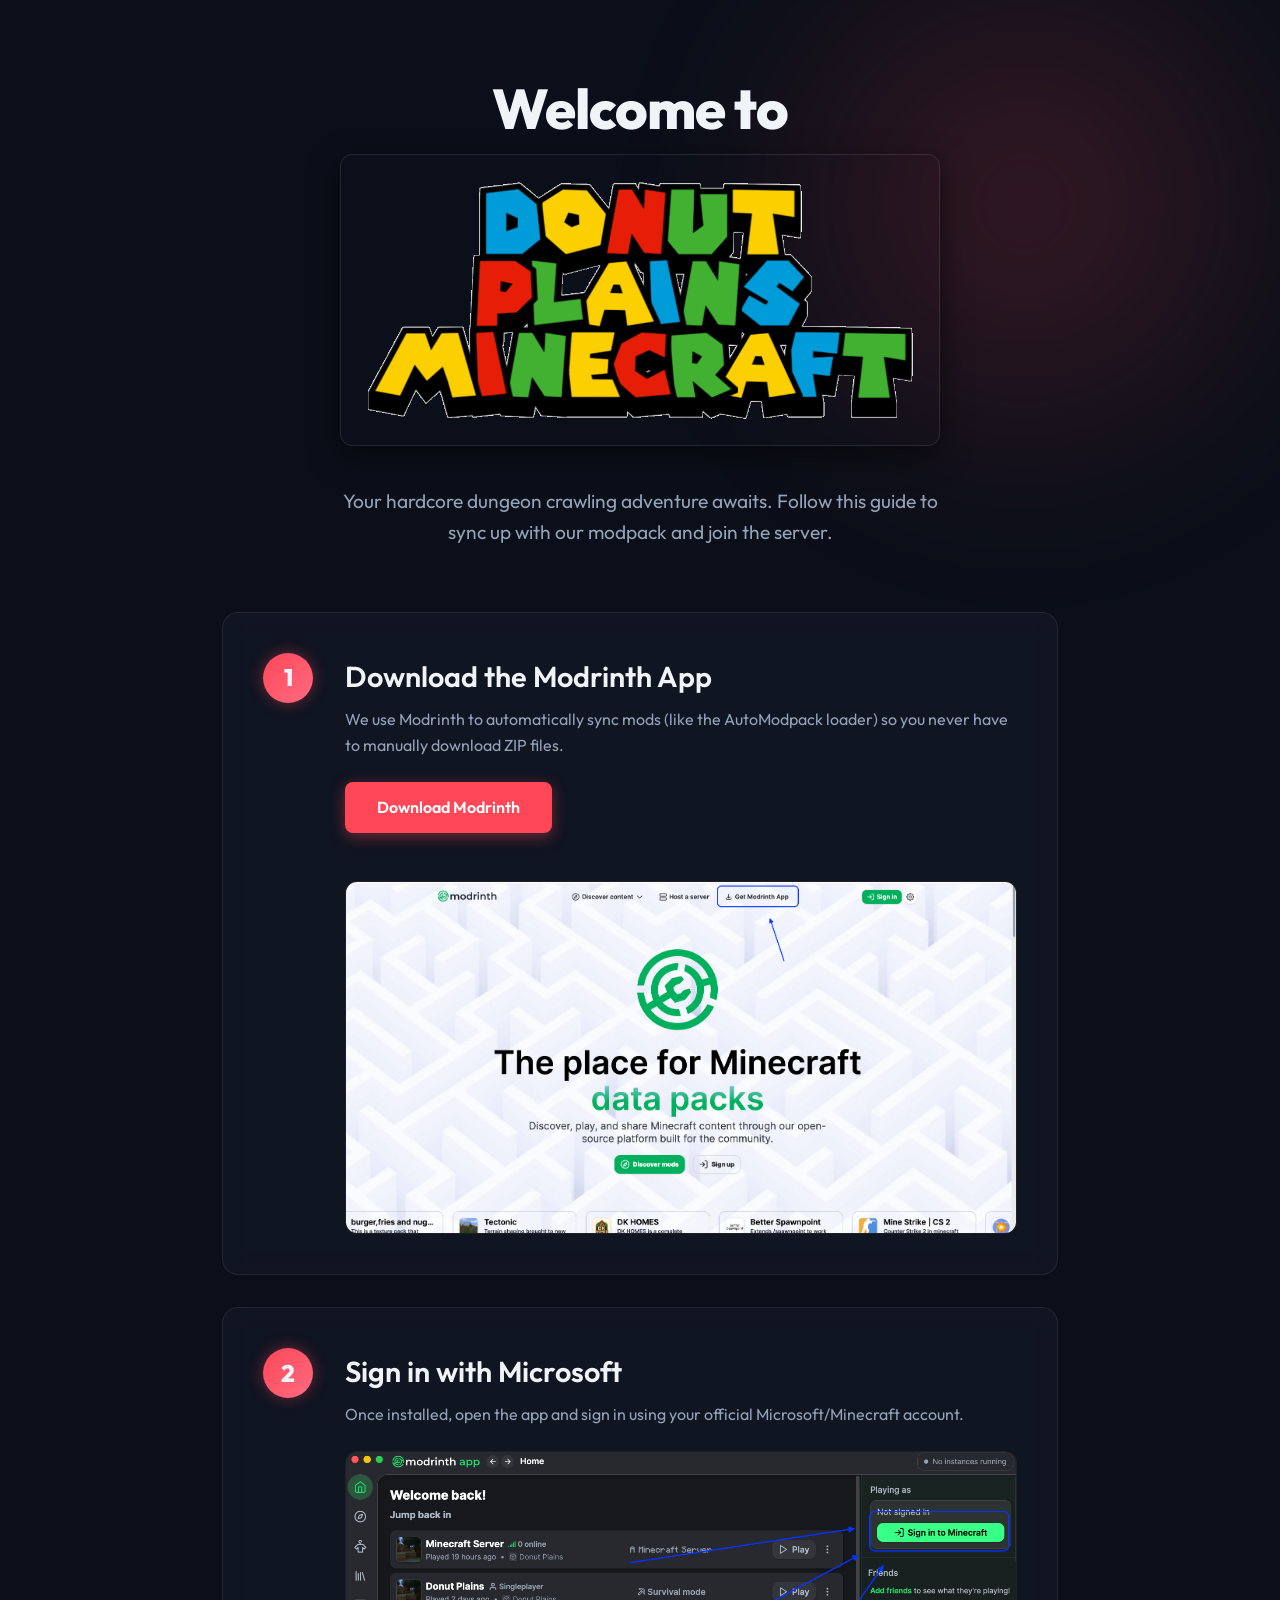
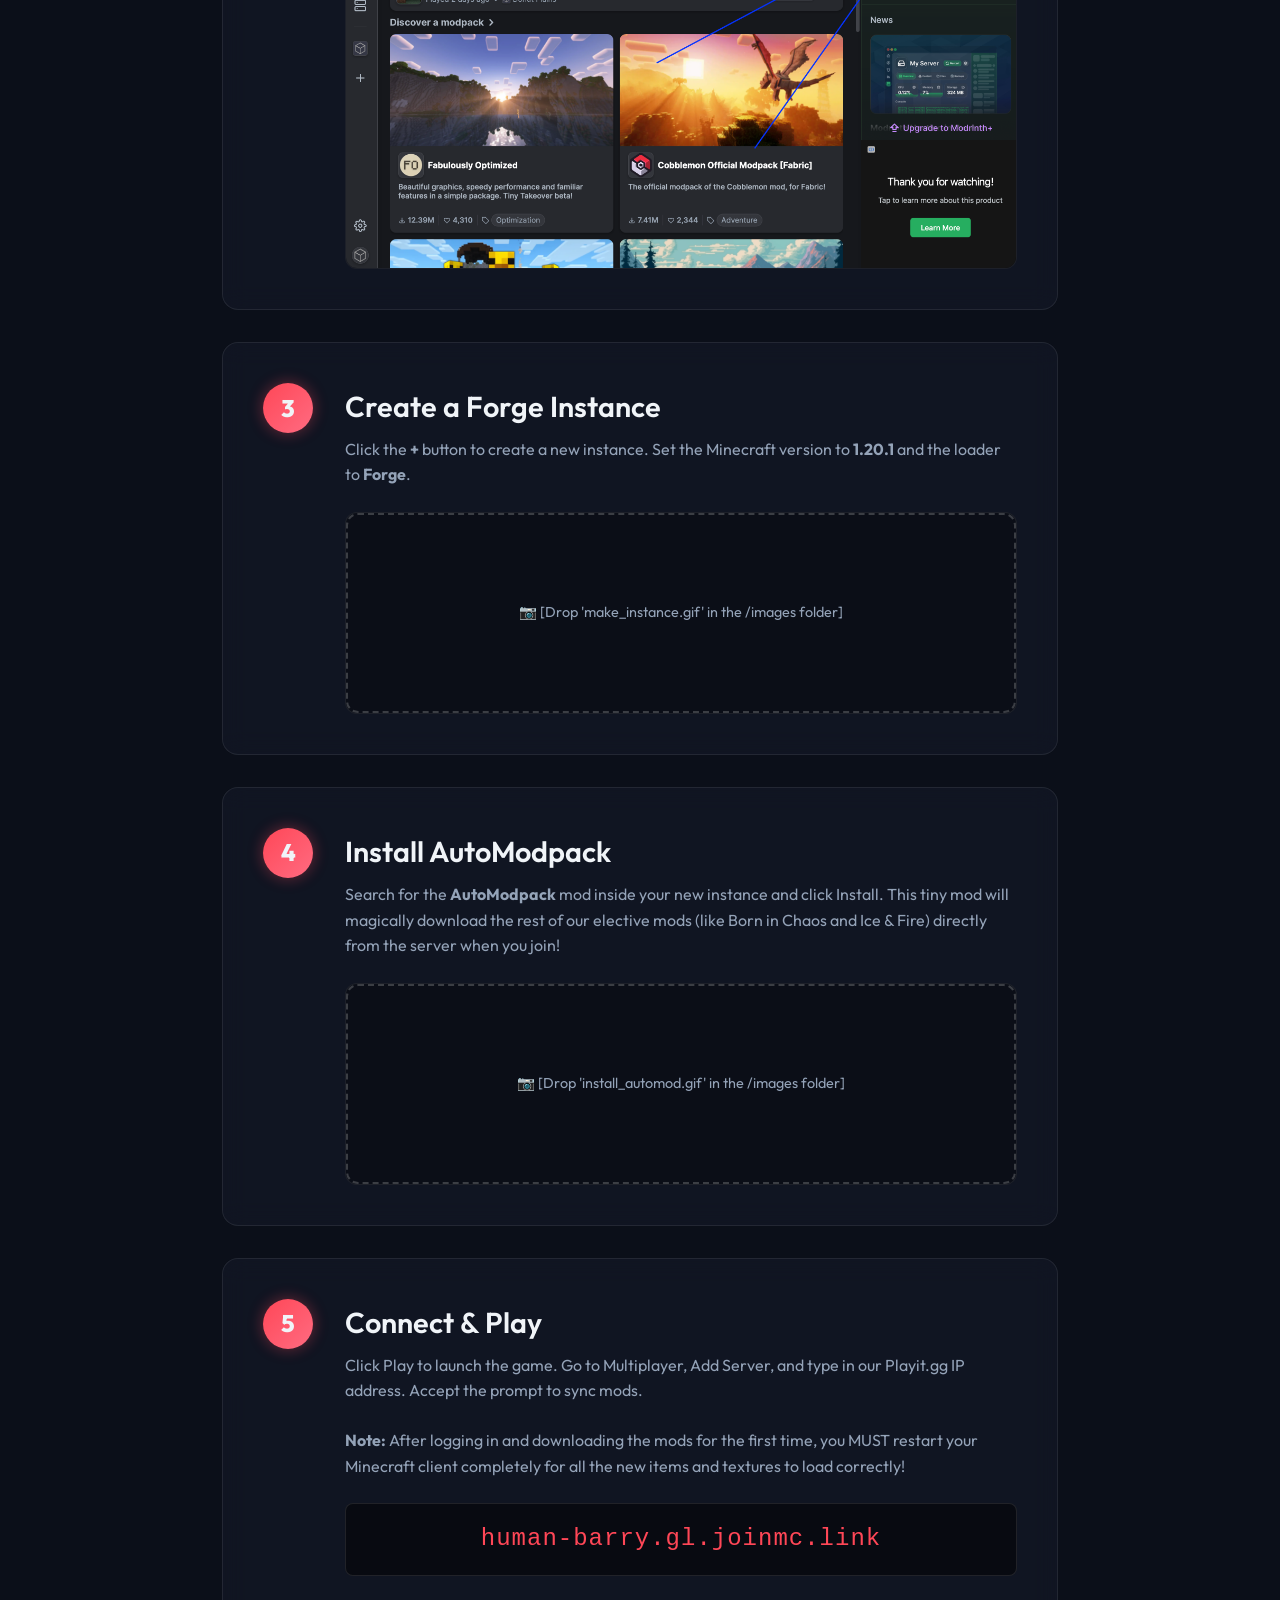
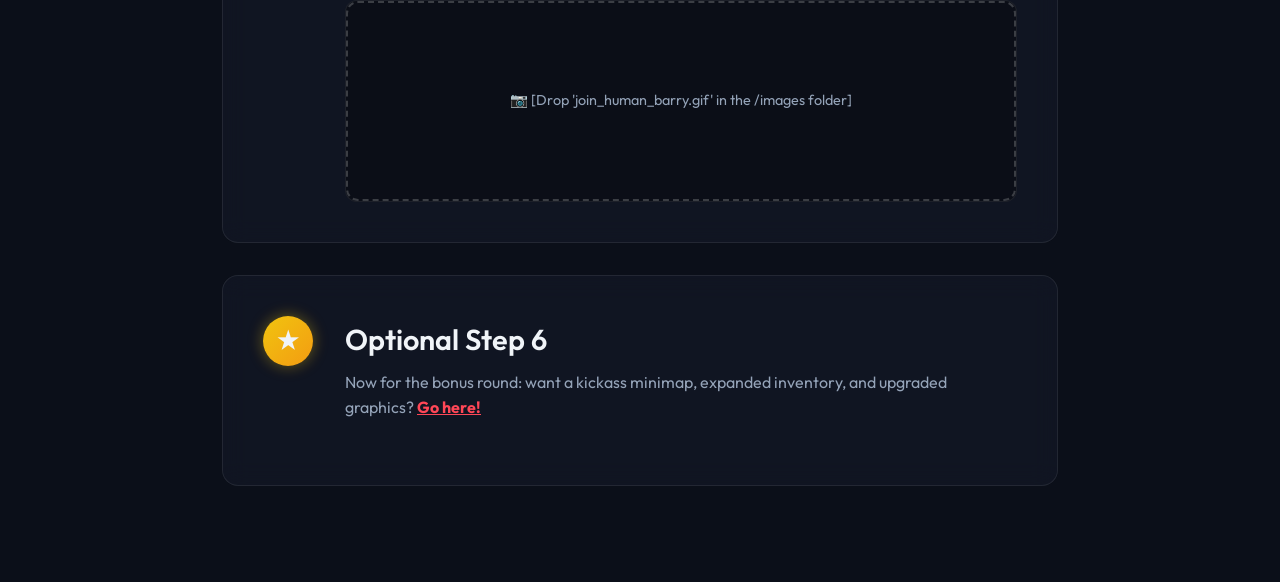
==== index.html @ 3926554a "Installation instructions" ====
<!DOCTYPE html>
<html lang="en">

<head>
    <meta charset="UTF-8">
    <meta name="viewport" content="width=device-width, initial-scale=1.0">
    <title>Donut Plains | Server Guide</title>
    <link rel="stylesheet" href="styles.css">
    <link href="https://fonts.googleapis.com/css2?family=Outfit:wght@300;400;600;800&display=swap" rel="stylesheet">
</head>

<body>
    <div class="background-glow"></div>

    <main class="container">
        <header class="hero">
            <h1>Welcome to <div style=" max-width: 600px; margin-left: auto; margin-right: auto; text-align: center;">
                    <img src="images/DONUT-PLAINS-MINECRAFT-5-24-2026.png" alt="Donut Plains Minecraft"
                        style="max-width: 100%; height: auto; border-radius: 12px; box-shadow: 0 10px 30px rgba(0,0,0,0.5); border: 1px solid rgba(255,255,255,0.1);">
                </div>
            </h1>
            <p>Your hardcore dungeon crawling adventure awaits. Follow this guide to sync up with our modpack and join
                the server.</p>

        </header>

        <section class="card step-card">
            <div class="step-number">1</div>
            <div class="step-content">
                <h2>Download the Modrinth App</h2>
                <p>We use Modrinth to automatically sync mods (like the AutoModpack loader) so you never have to
                    manually download ZIP files.</p>
                <a href="https://modrinth.com/app" target="_blank" class="primary-btn">Download Modrinth</a>

                <div class="screenshot-placeholder">
                    <img src="images/download_modrinth.png" alt="Modrinth Download Page Screenshot"
                        onerror="this.style.display='none'; this.nextElementSibling.style.display='flex';">
                    <div class="missing-image-box">
                        <span>📷 [Drop 'download_modrinth.png' in the /images folder]</span>
                    </div>
                </div>
            </div>
        </section>

        <section class="card step-card">
            <div class="step-number">2</div>
            <div class="step-content">
                <h2>Sign in with Microsoft</h2>
                <p>Once installed, open the app and sign in using your official Microsoft/Minecraft account.</p>

                <div class="screenshot-placeholder">
                    <img src="images/login_modrinth.png" alt="Modrinth Login Screenshot"
                        onerror="this.style.display='none'; this.nextElementSibling.style.display='flex';">
                    <div class="missing-image-box">
                        <span>📷 [Drop 'login_modrinth.png' in the /images folder]</span>
                    </div>
                </div>
            </div>
        </section>

        <section class="card step-card">
            <div class="step-number">3</div>
            <div class="step-content">
                <h2>Create a Forge Instance</h2>
                <p>Click the <strong>+</strong> button to create a new instance. Set the Minecraft version to
                    <strong>1.20.1</strong> and the loader to <strong>Forge</strong>.
                </p>

                <div class="screenshot-placeholder">
                    <img src="images/make_instance.gif" alt="Create Instance Screenshot"
                        onerror="this.style.display='none'; this.nextElementSibling.style.display='flex';">
                    <div class="missing-image-box">
                        <span>📷 [Drop 'make_instance.gif' in the /images folder]</span>
                    </div>
                </div>
            </div>
        </section>

        <section class="card step-card">
            <div class="step-number">4</div>
            <div class="step-content">
                <h2>Install AutoModpack</h2>
                <p>Search for the <strong>AutoModpack</strong> mod inside your new instance and click Install. This tiny
                    mod will magically download the rest of our elective mods (like Born in Chaos and Ice & Fire)
                    directly from the server when you join!</p>

                <div class="screenshot-placeholder">
                    <img src="images/install_automod.gif" alt="Install AutoModpack Screenshot"
                        onerror="this.style.display='none'; this.nextElementSibling.style.display='flex';">
                    <div class="missing-image-box">
                        <span>📷 [Drop 'install_automod.gif' in the /images folder]</span>
                    </div>
                </div>
            </div>
        </section>

        <section class="card step-card">
            <div class="step-number">5</div>
            <div class="step-content">
                <h2>Connect & Play</h2>
                <p>Click Play to launch the game. Go to Multiplayer, Add Server, and type in our Playit.gg IP address.
                    Accept the prompt to sync mods.</p>
                <p><strong>Note:</strong> After logging in and downloading the mods for the first time, you MUST restart
                    your Minecraft client completely for all the new items and textures to load correctly!</p>

                <div class="server-ip-box">
                    <code>human-barry.gl.joinmc.link</code>
                </div>

                <div class="screenshot-placeholder">
                    <img src="images/join_human_barry.gif" alt="Connect & Play Screenshot"
                        onerror="this.style.display='none'; this.nextElementSibling.style.display='flex';">
                    <div class="missing-image-box">
                        <span>📷 [Drop 'join_human_barry.gif' in the /images folder]</span>
                    </div>
                </div>
            </div>
        </section>

        <section class="card step-card">
            <div class="step-number"
                style="background: linear-gradient(135deg, #f1c40f, #f39c12); box-shadow: 0 0 15px rgba(241, 196, 15, 0.4);">
                ★</div>
            <div class="step-content">
                <h2>Optional Step 6</h2>
                <p>Now for the bonus round: want a kickass minimap, expanded inventory, and upgraded graphics? <a
                        href="optional_mods.html"
                        style="color: var(--accent); font-weight: bold; text-decoration: underline;">Go here!</a></p>
            </div>
        </section>
    </main>
</body>

</html>
---- styles.css ----
:root {
    --bg-color: #0b0f19;
    --card-bg: rgba(20, 25, 40, 0.6);
    --card-border: rgba(255, 255, 255, 0.08);
    --text-primary: #f0f4f8;
    --text-secondary: #94a3b8;
    --accent: #ff4757;
    --accent-glow: rgba(255, 71, 87, 0.4);
    --glass-blur: blur(12px);
}

* {
    margin: 0;
    padding: 0;
    box-sizing: border-box;
}

body {
    font-family: 'Outfit', sans-serif;
    background-color: var(--bg-color);
    color: var(--text-primary);
    line-height: 1.6;
    min-height: 100vh;
    overflow-x: hidden;
}

/* Dynamic glowing background orb */
.background-glow {
    position: fixed;
    top: -20%;
    right: -10%;
    width: 60vw;
    height: 60vw;
    border-radius: 50%;
    background: radial-gradient(circle, var(--accent-glow) 0%, transparent 60%);
    z-index: -1;
    filter: blur(80px);
    opacity: 0.5;
    animation: pulse 10s infinite alternate;
}

@keyframes pulse {
    0% { transform: scale(1) translate(0, 0); opacity: 0.4; }
    100% { transform: scale(1.1) translate(-5%, 5%); opacity: 0.6; }
}

.container {
    max-width: 900px;
    margin: 0 auto;
    padding: 4rem 2rem;
}

.hero {
    text-align: center;
    margin-bottom: 4rem;
}

.hero h1 {
    font-size: 3.5rem;
    font-weight: 800;
    margin-bottom: 1rem;
    letter-spacing: -1px;
}

.hero .accent {
    color: var(--accent);
    text-shadow: 0 0 20px var(--accent-glow);
}

.hero p {
    font-size: 1.2rem;
    color: var(--text-secondary);
    max-width: 600px;
    margin: 0 auto;
}

/* Glassmorphism Cards */
.card {
    background: var(--card-bg);
    border: 1px solid var(--card-border);
    backdrop-filter: var(--glass-blur);
    -webkit-backdrop-filter: var(--glass-blur);
    border-radius: 16px;
    padding: 2.5rem;
    margin-bottom: 2rem;
    transition: transform 0.3s ease, box-shadow 0.3s ease;
}

.card:hover {
    transform: translateY(-5px);
    box-shadow: 0 10px 30px rgba(0, 0, 0, 0.4);
    border-color: rgba(255, 255, 255, 0.15);
}

.step-card {
    display: flex;
    gap: 2rem;
    align-items: flex-start;
}

.step-number {
    flex-shrink: 0;
    width: 50px;
    height: 50px;
    background: linear-gradient(135deg, var(--accent), #ff6b81);
    border-radius: 50%;
    display: flex;
    align-items: center;
    justify-content: center;
    font-size: 1.5rem;
    font-weight: 800;
    box-shadow: 0 0 15px var(--accent-glow);
}

.step-content {
    flex-grow: 1;
}

.step-content h2 {
    font-size: 1.8rem;
    margin-bottom: 0.5rem;
    font-weight: 600;
}

.step-content p {
    color: var(--text-secondary);
    margin-bottom: 1.5rem;
}

/* Buttons & Inputs */
.primary-btn {
    display: inline-block;
    padding: 0.8rem 2rem;
    background: var(--accent);
    color: white;
    text-decoration: none;
    font-weight: 600;
    border-radius: 8px;
    transition: all 0.2s ease;
    box-shadow: 0 4px 15px var(--accent-glow);
    margin-bottom: 1.5rem;
}

.primary-btn:hover {
    background: #ff6b81;
    transform: translateY(-2px);
    box-shadow: 0 6px 20px var(--accent-glow);
}

.server-ip-box {
    background: rgba(0, 0, 0, 0.5);
    border: 1px solid rgba(255, 255, 255, 0.1);
    padding: 1rem;
    border-radius: 8px;
    text-align: center;
}

.server-ip-box code {
    font-family: monospace;
    font-size: 1.5rem;
    color: var(--accent);
    letter-spacing: 1px;
}

/* Image Placeholders */
.screenshot-placeholder {
    margin-top: 1.5rem;
    width: 100%;
    border-radius: 12px;
    overflow: hidden;
    border: 1px solid var(--card-border);
    background: rgba(0, 0, 0, 0.3);
}

.screenshot-placeholder img {
    width: 100%;
    height: auto;
    display: block;
}

.missing-image-box {
    display: none; /* Will be shown by JS inline onerror if image is missing */
    width: 100%;
    height: 200px;
    align-items: center;
    justify-content: center;
    color: var(--text-secondary);
    font-size: 0.9rem;
    border: 2px dashed rgba(255, 255, 255, 0.2);
    border-radius: 12px;
}

/* Responsive */
@media (max-width: 768px) {
    .step-card {
        flex-direction: column;
        gap: 1rem;
    }
    .hero h1 { font-size: 2.5rem; }
}
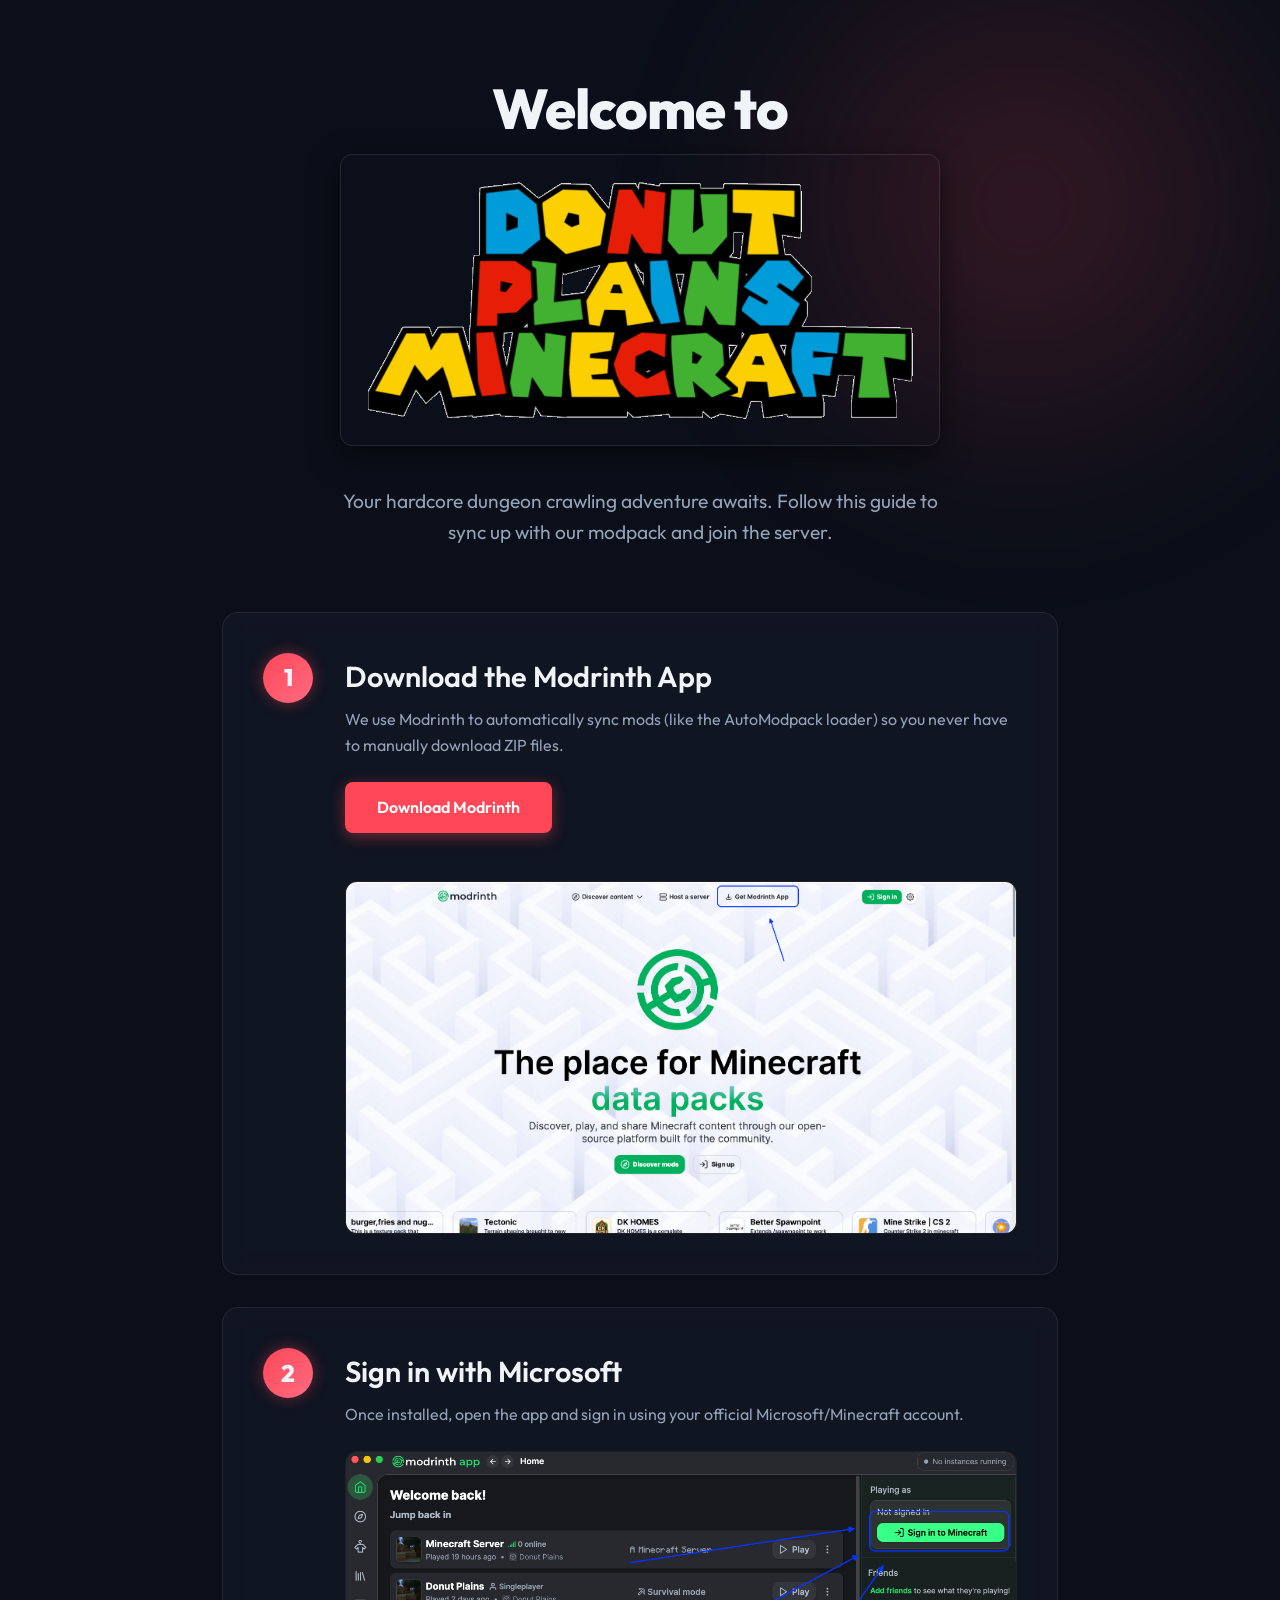
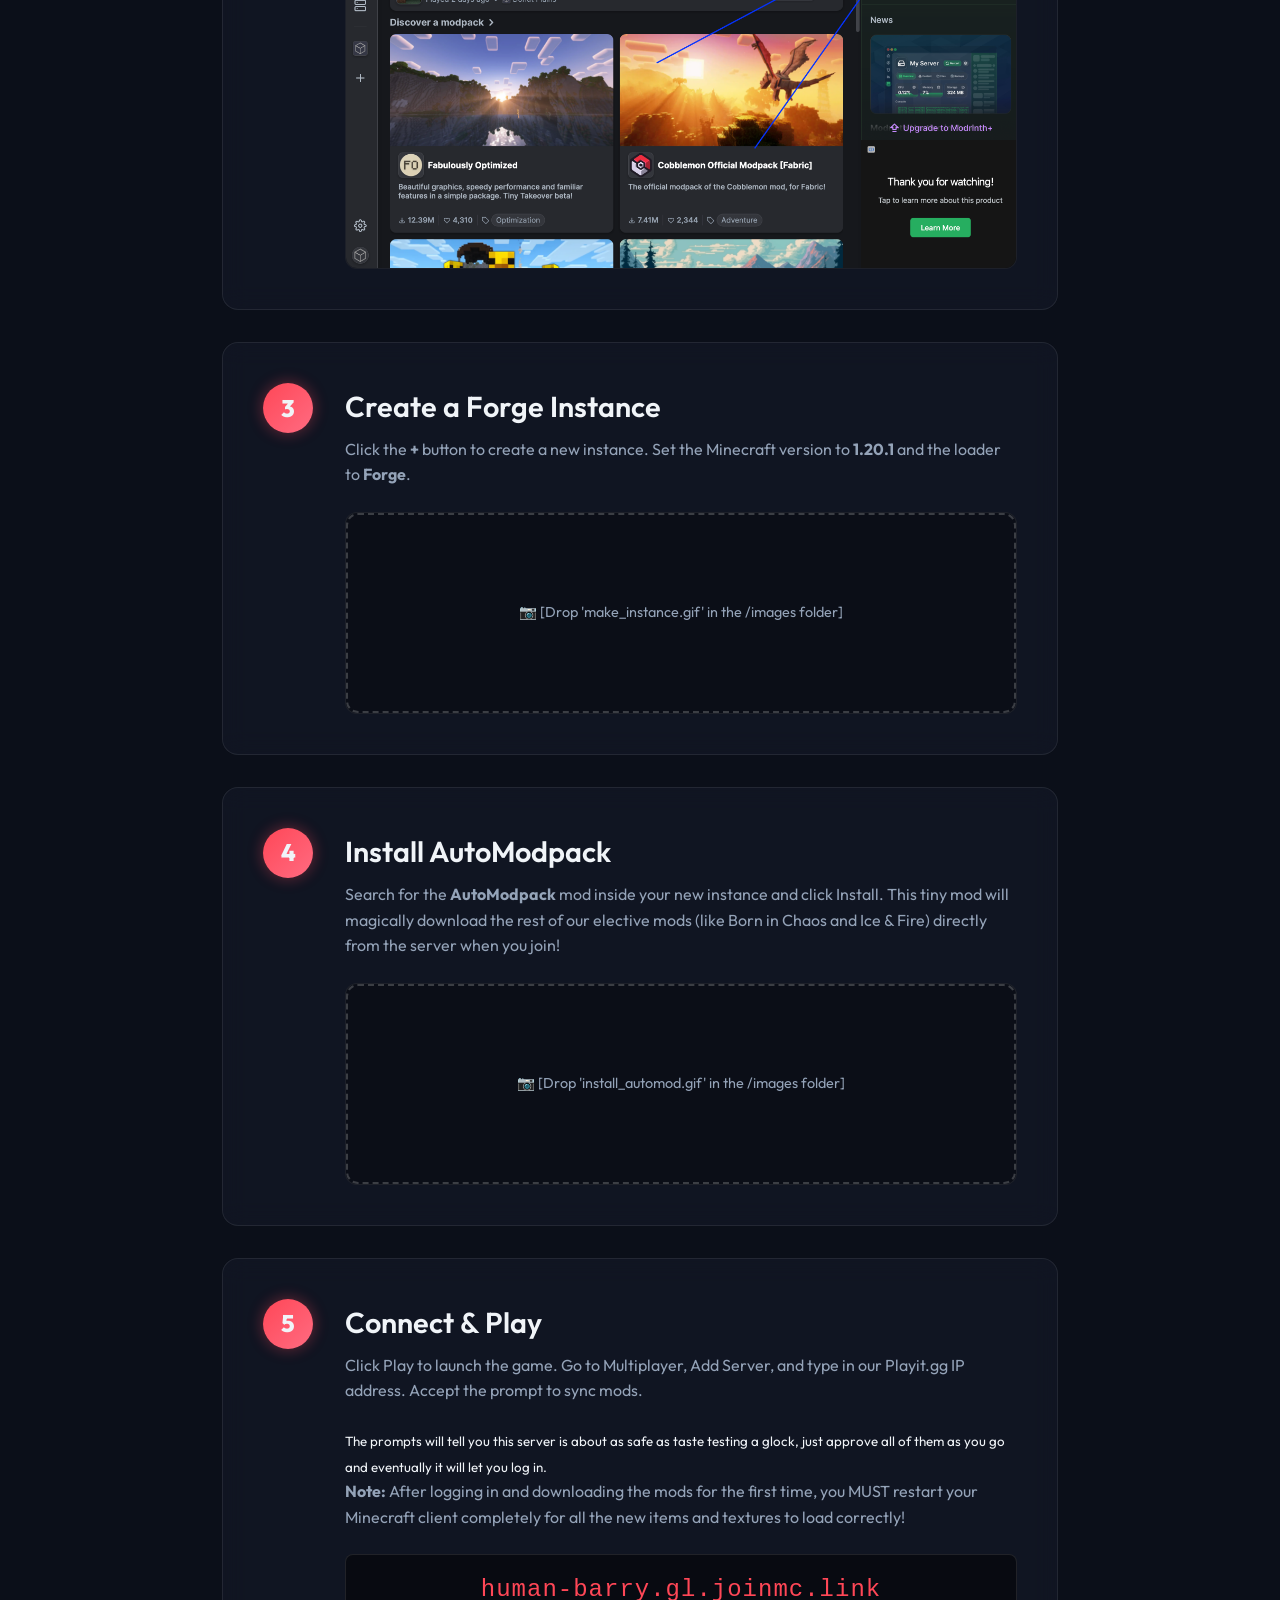
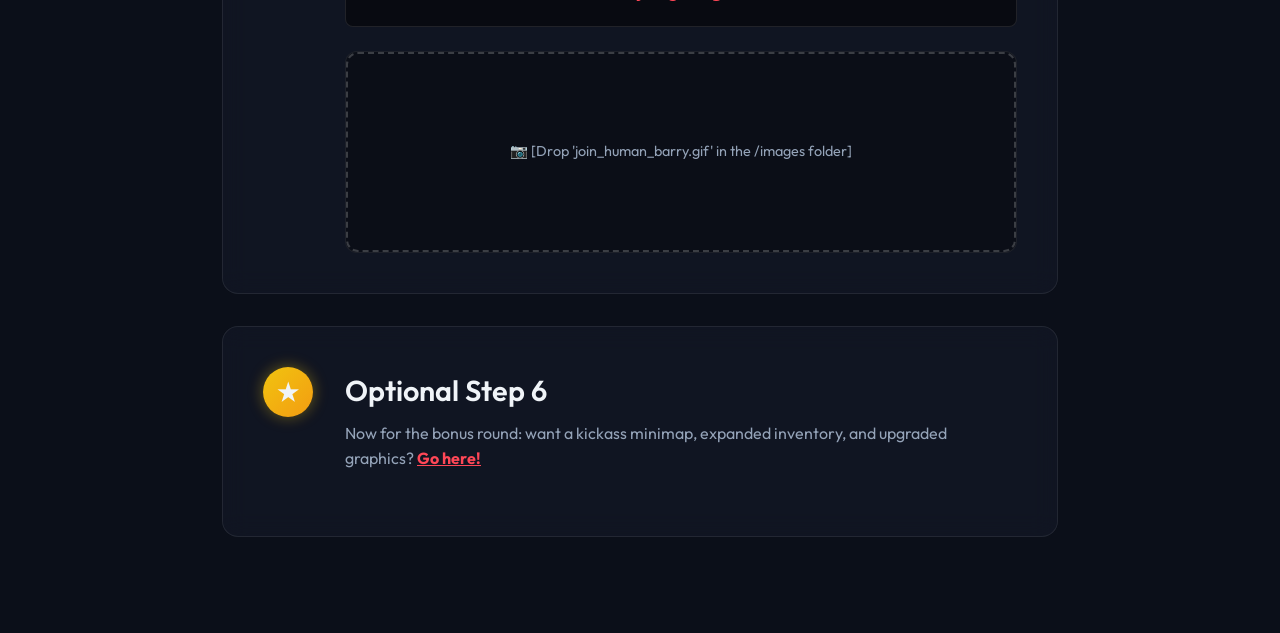
==== commit b48871fe: "help text" ====
--- a/index.html
+++ b/index.html
@@ -100,6 +100,8 @@
                 <h2>Connect & Play</h2>
                 <p>Click Play to launch the game. Go to Multiplayer, Add Server, and type in our Playit.gg IP address.
                     Accept the prompt to sync mods.</p>
+                <small>The prompts will tell you this server is about as safe as taste testing a glock, just approve all
+                    of them as you go and eventually it will let you log in.</small>
                 <p><strong>Note:</strong> After logging in and downloading the mods for the first time, you MUST restart
                     your Minecraft client completely for all the new items and textures to load correctly!</p>
 
